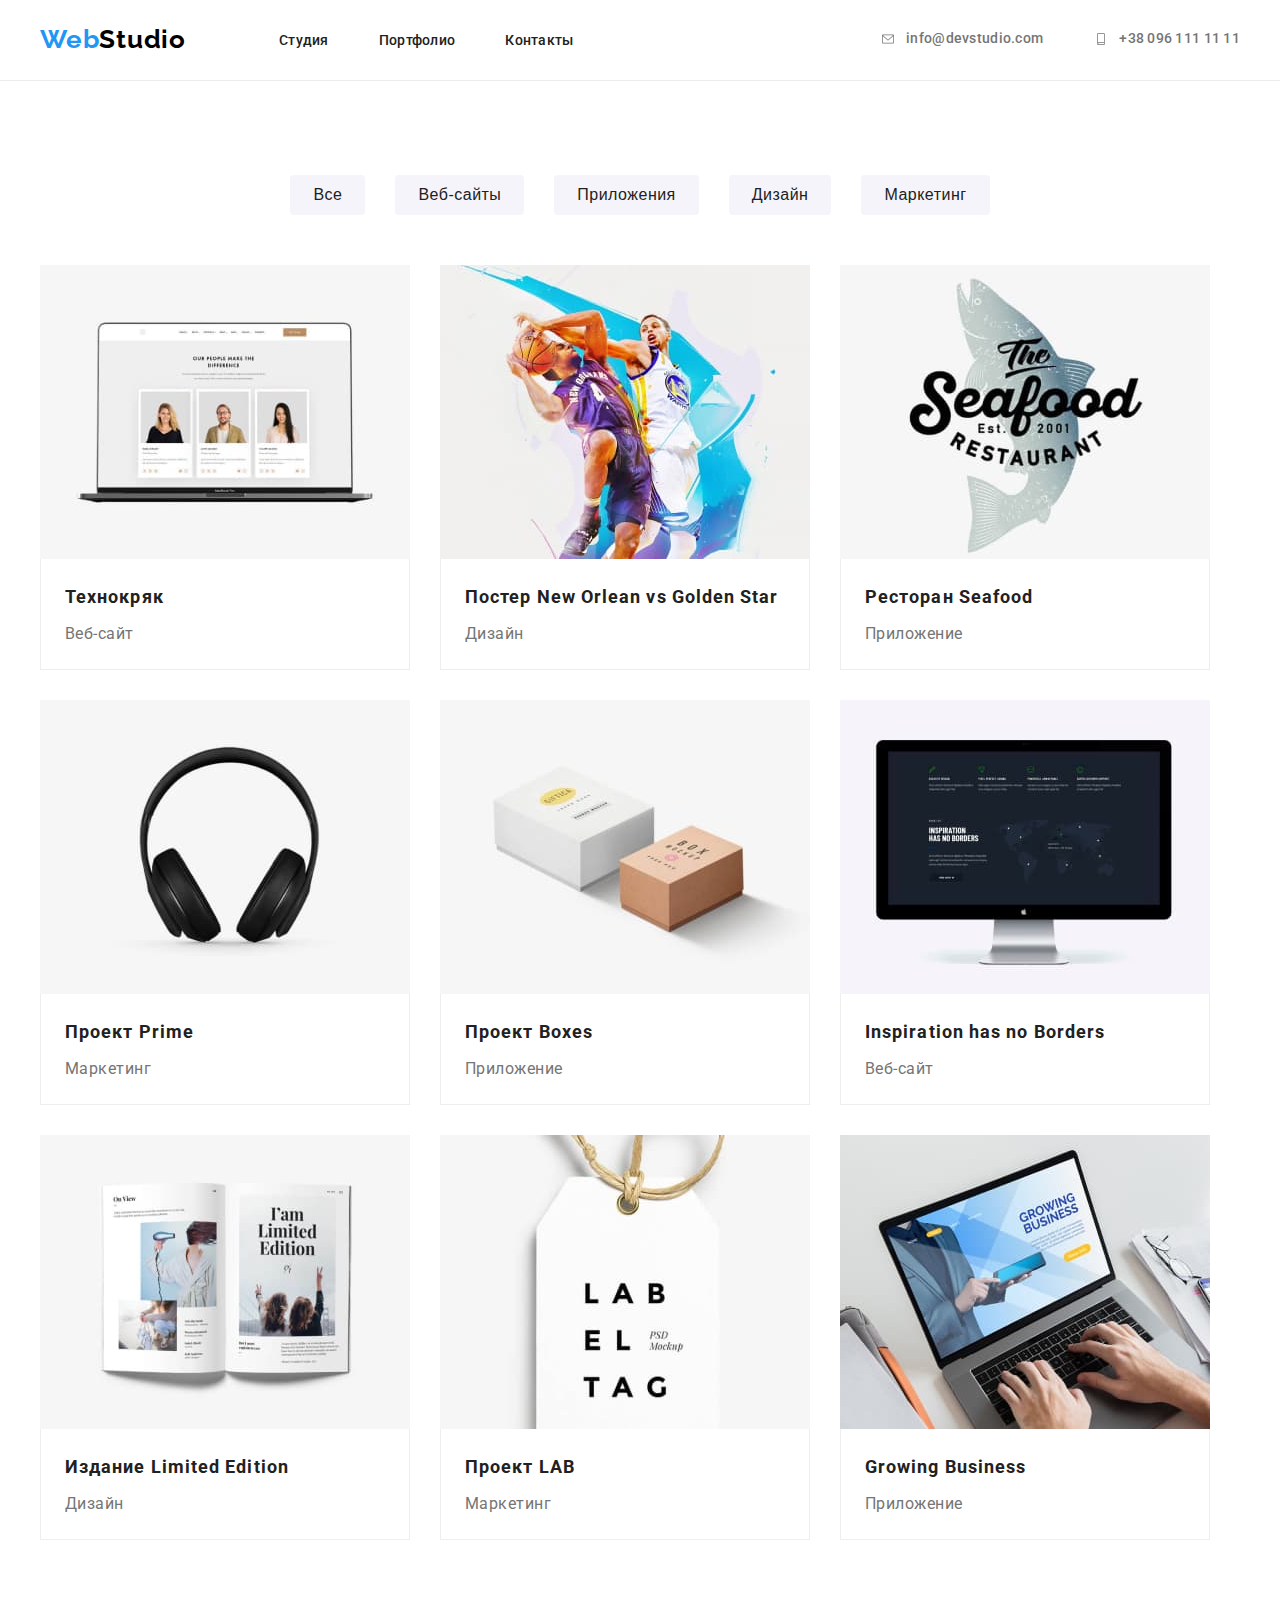
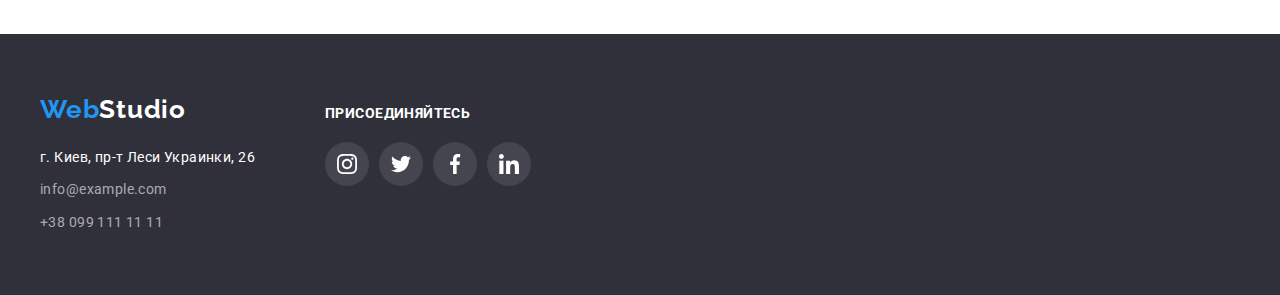
==== portfolio.html @ 52074392 "фул дз" ====
<!DOCTYPE html>
<html lang="ru">

<head>
    <meta charset="UTF-8">
    <meta http-equiv="X-UA-Compatible" content="IE=edge">
    <meta name="viewport" content="width=device-width, initial-scale=1.0">
    <title>WebStudio</title>
    <link rel="stylesheet" href="https://cdnjs.cloudflare.com/ajax/libs/modern-normalize/1.1.0/modern-normalize.min.css"
        integrity="sha512-wpPYUAdjBVSE4KJnH1VR1HeZfpl1ub8YT/NKx4PuQ5NmX2tKuGu6U/JRp5y+Y8XG2tV+wKQpNHVUX03MfMFn9Q=="
        crossorigin="anonymous" referrerpolicy="no-referrer" />
    <link rel="preconnect" href="https://fonts.googleapis.com">
    <link rel="preconnect" href="https://fonts.gstatic.com" crossorigin>
    <link
        href="https://fonts.googleapis.com/css2?family=Raleway:wght@700&family=Roboto:wght@400;500;700;900&display=swap"
        rel="stylesheet">
    <link rel="stylesheet" href="./css/styles.css">
</head>
<body>
    <header class="header">
        <div class="container">
            <nav class="header-nav">
                <a href="./index.html" class="logo link">
                    <span class="span-web">Web</span>Studio
                </a>
                <ul class="list site-nav">
                    <li class="site-nav-item">
                        <a href="./index.html" class="link">Студия</a>
                    </li>
                    <li class="site-nav-item">
                        <a href="./portfolio.html" class="link">Портфолио</a>
                    </li>
                    <li class="site-nav-item">
                        <a href="" class="link">Контакты</a>
                    </li>
                </ul>
            </nav>
    
            <ul class="list header-contact">
                <li class="header-contact-item">
                    <a href="mailto:info@devstudio.com" class="link">
                        <svg class="envelope header-icon">
                            <use href="./images/sprite.svg#icon-envelope"></use>
                        </svg>
                        <p>info@devstudio.com</p>
                    </a>
                </li>
                <li class="header-contact-item">
                    <a href="tel:+380961111111" class="link">
                        <svg class="smartphone header-icon">
                            <use href="./images/sprite.svg#icon-smartphone"></use>
                        </svg>
                        <p>+38 096 111 11 11</p>
                    </a>
                </li>
            </ul>
        </div>
    
    </header>

    <!-- main -->
    <main class="portfolio">
        <div class="container">
            <h1 hidden>Галлерея работ</h1>
            <ul class="portfolio-button list">
                <li class="portfolio-button-item">
                    <button type="button" class="button">Все</button>
                </li>
                <li class="portfolio-button-item">
                    <button type="button" class="button">Веб-сайты</button>
                </li>
                <li class="portfolio-button-item">
                    <button type="button" class="button">Приложения</button>
                </li>
                <li class="portfolio-button-item">
                    <button type="button" class="button">Дизайн</button>
                </li>
                <li class="portfolio-button-item">
                    <button type="button" class="button">Маркетинг</button>
                </li>
            </ul>
            <ul class="portfolio-list list">
                <li class="portfolio-item">

                    <a href="" class="link">
                        <img src="./images/portfolio/technokryak.jpg" alt="Ноутбук с веб-сайтом" width="370" height="294">
                        <div class="portfolio-text">
                            <h2 class="portfolio-title">Технокряк</h2>
                            <p class="portfolio-direction">Веб-сайт</p>
                        </div>
                    </a>
                </li>
                <li class="portfolio-item">
            
                    <a href="" class="link">
                        <img src="./images/portfolio/poster.jpg" alt="Постер футбольного матча" width="370" height="294">
                        <div class="portfolio-text">
                            <h2 class="portfolio-title">Постер New Orlean vs Golden Star</h2>
                            <p class="portfolio-direction">Дизайн</p>
                        </div>
                    </a>
                </li>
                <li class="portfolio-item">
            
                    <a href="" class="link">
                        <img src="./images/portfolio/restaurant.jpg" alt="Логотим ресторана Seafood" width="370" height="294">
                        <div class="portfolio-text">
                            <h2 class="portfolio-title">Ресторан Seafood</h2>
                            <p class="portfolio-direction">Приложение</p>
                        </div>
                    </a>
                </li>
                <li class="portfolio-item">
            
                    <a href="" class="link">
                        <img src="./images/portfolio/prime.jpg" alt="Наушники" width="370" height="294">
                        <div class="portfolio-text">
                            <h2 class="portfolio-title">Проект Prime</h2>   
                            <p class="portfolio-direction">Маркетинг</p>
                        </div>
                    </a>
                </li>
                <li class="portfolio-item">
            
                    <a href="" class="link">
                        <img src="./images/portfolio/boxes.jpg" alt="Коробки" width="370" height="294">
                        <div class="portfolio-text">
                           <h2 class="portfolio-title">Проект Boxes</h2>
                            <p class="portfolio-direction">Приложение</p>
                        </div>
                    </a>
                </li>
                <li class="portfolio-item">
            
                    <a href="" class="link">
                        <img src="./images/portfolio/inspiration.jpg" alt="ПК с веб-сайтом" width="370" height="294">
                        <div class="portfolio-text">
                            <h2 class="portfolio-title">Inspiration has no Borders</h2>
                            <p class="portfolio-direction">Веб-сайт</p>
                        </div>
                    </a>
                </li>
                <li class="portfolio-item">
            
                    <a href="" class="link">
                        <img src="./images/portfolio/edition.jpg" alt="Книга" width="370" height="294">
                        <div class="portfolio-text">
                            <h2 class="portfolio-title">Издание Limited Edition</h2>
                            <p class="portfolio-direction">Дизайн</p>
                        </div>
                    </a>
                </li>
                <li class="portfolio-item">
            
                    <a href="" class="link">
                        <img src="./images/portfolio/lab.jpg" alt="Брелок LAB" width="370" height="294">
                        <div class="portfolio-text">
                            <h2 class="portfolio-title">Проект LAB</h2>
                            <p class="portfolio-direction">Маркетинг</p>
                        </div>
                    </a>
                </li>
                <li class="portfolio-item">
            
                    <a href="" class="link">
                        <img src="./images/portfolio/business.jpg" alt="Ноутбук с веб-сайтом" width="370" height="294">
                        <div class="portfolio-text">
                            <h2 class="portfolio-title">Growing Business</h2>
                            <p class="portfolio-direction">Приложение</p>
                        </div>
                    </a>
                </li>
            </ul>
        </div>
            
        
    </main>

    <footer class="footer">
        <div class="container">
            <div class="footer-left">
                <div class="footer-logo">
                    <a href="./index.html" class="logo link">
                        <span class="span-web">Web</span><span class="footer-studio">Studio</span>
                    </a>
                </div>
                <address class="address">
                    <ul class="list">
                        <li class="footer-address-item">
                            <a href="https://goo.gl/maps/YHEFxKt9b5rvipPJA" target="_blank" rel="noopener noreferrer"
                                class="footer-address link">г. Киев,
                                пр-т Леси Украинки, 26</a>
                        </li>
                        <li class="footer-address-item">
                            <a href="mailto:info@example.com" class="footer-contact link">info@example.com</a>
                        </li>
                        <li class="footer-address-item">
                            <a href="tel:+380991111111" class="footer-contact link">+38 099 111 11 11</a>
                        </li>
                    </ul>
                </address>
            </div>
            <div class="footer-right">
                <p class="footer-text-icon">присоединяйтесь</p>
                <ul class="list footer-list-icon">
                    <li class="footer-icon-item">
                        <a href="" class="footer-link-icon sotseti">
                            <svg class="footer-icon">
                                <use href="./images/sprite.svg#icon-instagram"></use>
                            </svg>
                        </a>
                    </li>
                    <li class="footer-icon-item">
                        <a href="" class="footer-link-icon sotseti">
                            <svg class="footer-icon">
                                <use href="./images/sprite.svg#icon-twitter"></use>
                            </svg>
                        </a>
                    </li>
                    <li class="footer-icon-item">
                        <a href="" class="footer-link-icon sotseti">
                            <svg class="footer-icon">
                                <use href="./images/sprite.svg#icon-facebook"></use>
                            </svg>
                        </a>
                    </li>
                    <li footer-icon-item>
                        <a href="" class="footer-link-icon sotseti">
                            <svg class="footer-icon">
                                <use href="./images/sprite.svg#icon-linkedin"></use>
                            </svg>
                        </a>
                    </li>
                </ul>
            </div>
        </div>
    </footer>

</body>
</html>
---- css/styles.css ----
:root {
  --accent-color: #2196f3;
  --main-text-color: #212121;
}

body {
  margin: 0;
  background-color: #ffffff;
  color: var(--main-text-color);
  font-weight: 400;
  font-family: "Roboto", sans-serif;
}
.list {
  margin-top: 0;
  margin-bottom: 0;
  padding-left: 0;
  list-style: none;
}
.link {
  text-decoration: none;
}
h1,
h2,
h3,
h4,
p {
  margin-top: 0;
  margin-bottom: 0;
}
img {
  display: block;
}
.container {
  width: 1200px;
  margin: 0 auto;
  padding-left: 15px;
  padding-right: 15px;
}

/* ======logo===== */
.logo {
  color: #000000;
  font-family: "Raleway", sans-serif;
  font-weight: 700;
  font-size: 26px;
  line-height: 1.19;
  letter-spacing: 0.03em;
}
.span-web {
  color: var(--accent-color);
}

/* =======================HEADER======== */
.header {
  padding-top: 24px;
  padding-bottom: 25px;
  border-bottom: 1px solid #ececec;
}
.header .container {
  display: flex;
  align-items: center;
}
.header-nav {
  display: flex;
  align-items: center;
}
.site-nav {
  display: block;
  display: flex;
  align-items: center;
}
.header-contact {
  display: flex;
  align-items: center;
  margin-left: auto;
}
.header .logo {
  margin-right: 93px;
}
.site-nav-item:not(:last-child) {
  margin-right: 50px;
}
.header-contact-item:not(:last-child) {
  margin-right: 50px;
}
.site-nav .link {
  color: var(--main-text-color);
  font-weight: 500;
  font-size: 14px;
  line-height: 1.14;
  letter-spacing: 0.02em;
}
.header-contact .link {
  display: flex;
  align-items: center;
  color: #757575;
  font-weight: 500;
  font-size: 14px;
  line-height: 1.14;
  letter-spacing: 0.02em;
  fill: #757575;
}
.site-nav .link:hover,
.site-nav .link:focus,
.header-contact .link:hover,
.header-contact .link:focus {
  fill: var(--accent-color);
  color: var(--accent-color);
}
.header-icon {
  width: 16px;
  height: 12px;
  margin-right: 10px;
}
/* ======================MAIN==========*/
/* hero */
.hero {
  text-align: center;
  padding-top: 200px;
  padding-bottom: 200px;
  /* padding-top: 195px; */
  background: #2f303a;
  background-image: linear-gradient(
      rgba(47, 48, 58, 0.4),
      rgba(47, 48, 58, 0.4)
    ),
    url(../images/hero/bg.jpg);
  background-size: cover;
}
.hero-title {
  margin-bottom: 30px;
  color: #ffffff;
  font-weight: 900;
  font-size: 44px;
  line-height: 1.36;
  letter-spacing: 0.06em;
  text-transform: uppercase;
}
.button-btn {
  border-radius: 4px;
  padding: 10px 32px;
  min-width: 200px;
  border: 1px solid transparent;
  /* border: 0; */
  color: #ffffff;
  background-color: var(--accent-color);
  font-weight: 700;
  font-size: 16px;
  line-height: 1.87;
  /* display: flex; */
  /* align-items: center; */
  text-align: center;
  letter-spacing: 0.06em;
  cursor: pointer;
}
.button-btn:hover,
.button-btn:focus {
  background-color: #188ce8;
}

/* About list */
.about {
  padding-top: 94px;
  padding-bottom: 94px;
}
.about-list {
  display: flex;
  flex-wrap: wrap;
  /* flex-direction: row; */
  justify-content: space-between;
  align-items: baseline;
  /* flex-wrap: wrap; */
  align-content: stretch;
  margin-left: -30px;
  margin-top: -30px;
}
.about-list-item {
  margin-left: 30px;
  margin-top: 30px;
  flex-basis: calc((100% - 120px) / 4);
  /* flex-grow: 1; */
}
.about-list-title {
  margin-bottom: 10px;
  font-weight: 700;
  font-size: 14px;
  line-height: 1.14;
  letter-spacing: 0.03em;
  text-transform: uppercase;
}
.about-list-text {
  color: #757575;
  font-size: 14px;
  line-height: 1.71;
  letter-spacing: 0.03em;
}
.about-icon {
  display: block;
  width: 70px;
  height: 70px;
  margin-left: auto;
  margin-right: auto;
}
.about-icon-bg {
  padding-top: 25px;
  padding-bottom: 25px;
  margin-bottom: 30px;
  background: #f5f4fa;
  border-radius: 4px;
}
/* classes */
.classes {
  padding-bottom: 94px;
}
.classes .list {
  margin-top: -30px;
  margin-left: -30px;
  display: flex;
  flex-wrap: wrap;
  justify-content: space-between;
}
.classes-item {
  flex-basis: calc((100% - 90px) / 3);
  margin-top: 30px;
  margin-left: 30px;
}
.classes-title {
  margin-bottom: 50px;
  font-weight: 700;
  font-size: 36px;
  line-height: 1.16;
  text-align: center;
  letter-spacing: 0.03em;
}
/* team */
.team {
  padding-top: 94px;
  padding-bottom: 94px;
  background-color: #f5f4fa;
}
.team-list {
  display: flex;
  flex-wrap: wrap;
  flex-basis: calc((100% - 120px) / 4);
  margin-left: -30px;
  margin-top: -30px;
  /* justify-content: space-between; */
}
.team-item {
  border-radius: 0px 0px 4px 4px;
  box-shadow: 0px 1px 3px rgba(0, 0, 0, 0.12), 0px 1px 1px rgba(0, 0, 0, 0.14),
    0px 2px 1px rgba(0, 0, 0, 0.2);
  margin-left: 30px;
  margin-top: 30px;
}
.team-text {
  padding: 30px 32px;
}
.team-title {
  margin-bottom: 50px;
  font-weight: 700;
  font-size: 36px;
  line-height: 1.17;
  text-align: center;
  letter-spacing: 0.03em;
}
.team-name {
  margin-bottom: 10px;
  font-weight: 500;
  font-size: 16px;
  line-height: 1.19;
  text-align: center;
  letter-spacing: 0.03em;
}
.team-profession {
  color: #757575;
  font-size: 16px;
  line-height: 1.19;
  text-align: center;
  letter-spacing: 0.03em;
  margin-bottom: 16px;
}
.team-icon,
.footer-icon {
  width: 20px;
  height: 20px;
}
.team-icon-list {
  display: flex;
  justify-content: space-between;
}
.sotseti {
  display: flex;
  align-items: center;
  justify-content: center;
  width: 44px;
  height: 44px;
  border-radius: 50%;
}
.team-icon-link {
  /* display: flex;
  align-items: center;
  justify-content: center;
  width: 44px;
  height: 44px;
  border-radius: 50%; */
  fill: #afb1b8;
}
.team-icon-link:hover,
.team-icon-link:focus {
  fill: #ffffff;
  background-color: var(--accent-color);
}
/* ==========================CLIENTS=============== */
.clients-title {
  font-weight: 700;
  font-size: 36px;
  line-height: 1.17;
  text-align: center;
  letter-spacing: 0.03em;
  color: var(--main-text-color);
  margin-bottom: 50px;
}
.clients .container {
  padding-top: 94px;
  padding-bottom: 94px;
}
.clients-list-icon {
  display: flex;
  justify-content: space-between;
}
.clients-icon {
  width: 106px;
  height: 60px;
}
.clients-link-icon {
  display: block;
  width: 170px;
  height: 92px;
  fill: #afb1b8;
  padding: 16px 32px;
  border: 1px solid #afb1b8;
  border-radius: 4px;
}

.clients-link-icon:hover,
.clients-link-icon:focus {
  fill: var(--accent-color);
  border: 1px solid var(--accent-color);
}

/* ========================FOOTER===== */
.footer {
  padding-top: 60px;
  padding-bottom: 60px;
  background-color: #2f303a;
  font-size: 14px;
  line-height: 1.71;
  letter-spacing: 0.03em;
}
.footer-logo {
  margin-bottom: 20px;
}
.footer-address-item:not(:last-child) {
  margin-bottom: 9px;
}
.address {
  font-style: normal;
}
.footer-studio {
  color: #ffffff;
}
.footer .footer-contact {
  color: rgba(255, 255, 255, 0.6);
}
.footer-address {
  color: #ffffff;
}
.address .link:hover,
.address .link:focus {
  color: var(--accent-color);
}
.footer .container {
  display: flex;
}
.footer-right {
  margin-left: 70px;
  margin-top: 12px;
}
.footer-text-icon {
  font-weight: 700;
  font-size: 14px;
  line-height: 1.14;
  letter-spacing: 0.03em;
  text-transform: uppercase;
  color: #ffffff;
  margin-bottom: 20px;
}
.footer-list-icon {
  display: flex;
}
.footer-link-icon {
  background-color: rgba(255, 255, 255, 0.1);
  fill: #ffffff;
}
.footer-icon-item:not(:last-child) {
  margin-right: 10px;
}
.footer-link-icon:hover,
.footer-link-icon:focus {
  background-color: var(--accent-color);
}
/* ====================PORTFOLIO===== */
.portfolio {
  padding-top: 94px;
  padding-bottom: 94px;
}
.button {
  min-width: 73;
  border-radius: 4px;
  padding: 6px 22px;
  border: 1px solid transparent;
  color: var(--main-text-color);
  background-color: #f5f4fa;
  font-weight: 500;
  font-size: 16px;
  line-height: 1.62;
  text-align: center;
  letter-spacing: 0.03em;
  cursor: pointer;
}
.portfolio-button {
  display: flex;
  justify-content: center;
  margin-bottom: 50px;
}
.portfolio-button-item:not(:last-child) {
  margin-right: 30px;
}
.button:hover,
.button:focus {
  color: #ffffff;
  background-color: var(--accent-color);
  box-shadow: 0px 3px 1px rgba(0, 0, 0, 0.1), 0px 1px 2px rgba(0, 0, 0, 0.08),
    0px 2px 2px rgba(0, 0, 0, 0.12);
}
.portfolio-text {
  border-left: 1px solid #eeeeee;
  border-bottom: 1px solid #eeeeee;
  border-right: 1px solid #eeeeee;
  padding: 20px 24px;
}
.portfolio-list {
  display: flex;
  flex-wrap: wrap;
  margin-left: -30px;
  margin-top: -30px;
}
.portfolio-item {
  margin-left: 30px;
  margin-top: 30px;
  flex-basis: calc(100% / 3 - 90px);
  background: #ffffff;
}
.portfolio-item:hover,
.portfolio-item:focus {
  box-shadow: 0px 1px 1px rgba(0, 0, 0, 0.12), 0px 4px 4px rgba(0, 0, 0, 0.06),
    1px 4px 6px rgba(0, 0, 0, 0.16);
}
.portfolio-title {
  margin-bottom: 4px;
  color: var(--main-text-color);
  font-weight: 700;
  font-size: 18px;
  line-height: 2;
  letter-spacing: 0.06em;
}
.portfolio-direction {
  color: #757575;
  font-weight: 400;
  font-size: 16px;
  line-height: 1.87;
  letter-spacing: 0.03em;
}
.portfolio-title:hover,
.portfolio-title:focus,
.portfolio-direction:hover,
.portfolio-direction:focus {
  color: var(--accent-color);
}

/* ======================================== */
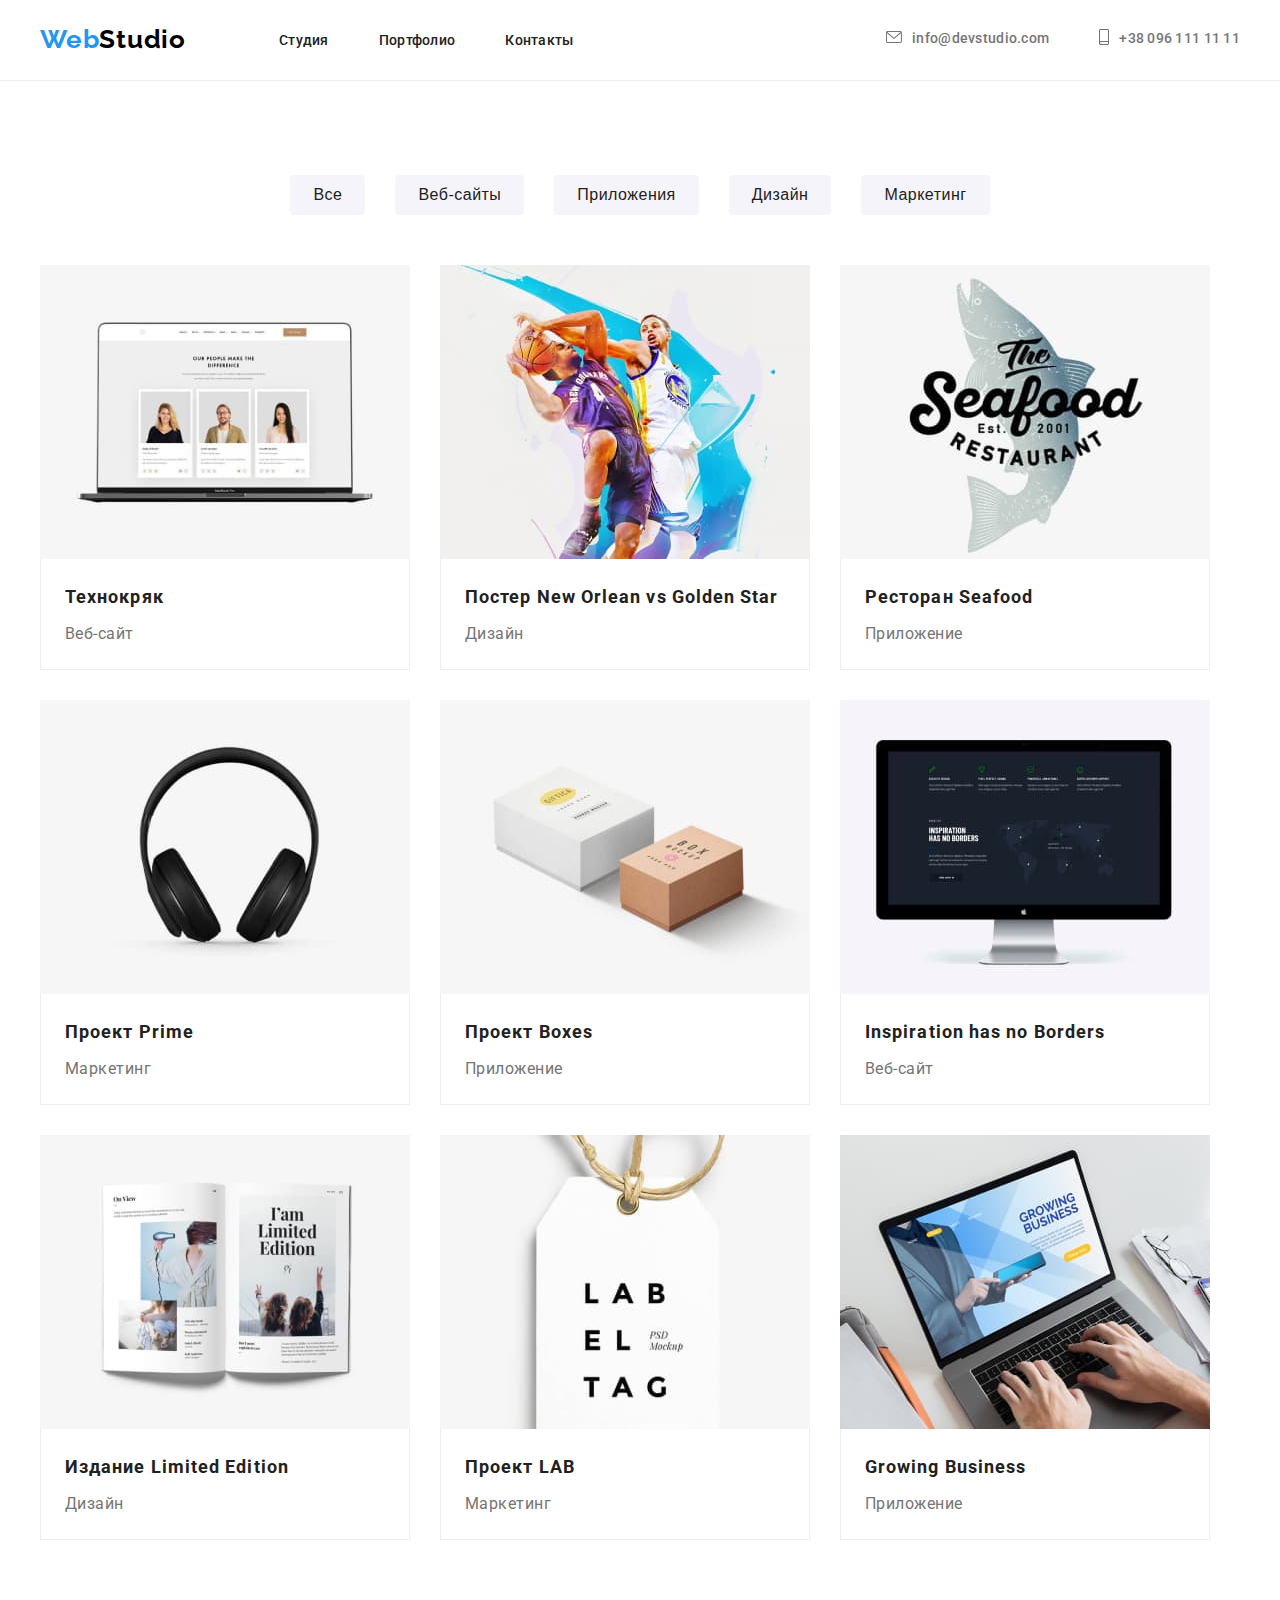
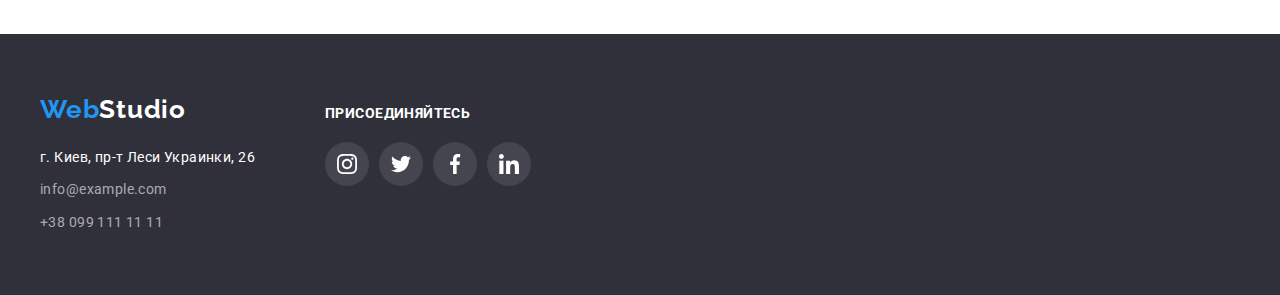
==== commit da92f4b5: "исправлен хедер в портфолио" ====
--- a/portfolio.html
+++ b/portfolio.html
@@ -17,46 +17,50 @@
     <link rel="stylesheet" href="./css/styles.css">
 </head>
 <body>
-    <header class="header">
-        <div class="container">
-            <nav class="header-nav">
-                <a href="./index.html" class="logo link">
-                    <span class="span-web">Web</span>Studio
-                </a>
-                <ul class="list site-nav">
-                    <li class="site-nav-item">
-                        <a href="./index.html" class="link">Студия</a>
-                    </li>
-                    <li class="site-nav-item">
-                        <a href="./portfolio.html" class="link">Портфолио</a>
-                    </li>
-                    <li class="site-nav-item">
-                        <a href="" class="link">Контакты</a>
-                    </li>
-                </ul>
-            </nav>
-    
-            <ul class="list header-contact">
-                <li class="header-contact-item">
-                    <a href="mailto:info@devstudio.com" class="link">
-                        <svg class="envelope header-icon">
+<header class="header">
+    <div class="container">
+        <nav class="header-nav">
+            <a href="./index.html" class="logo link">
+                <span class="span-web">Web</span>Studio
+            </a>
+            <ul class="list site-nav">
+                <li class="site-nav-item">
+                    <a href="./index.html" class="link">Студия</a>
+                </li>
+                <li class="site-nav-item">
+                    <a href="./portfolio.html" class="link">Портфолио</a>
+                </li>
+                <li class="site-nav-item">
+                    <a href="" class="link">Контакты</a>
+                </li>
+            </ul>
+        </nav>
+
+        <ul class="list header-contact">
+            <li class="header-contact-item">
+                <a href="mailto:info@devstudio.com" class="link">
+                    <span>
+                        <svg class="envelope header-icon" width="16" height="12">
                             <use href="./images/sprite.svg#icon-envelope"></use>
                         </svg>
-                        <p>info@devstudio.com</p>
-                    </a>
-                </li>
-                <li class="header-contact-item">
-                    <a href="tel:+380961111111" class="link">
-                        <svg class="smartphone header-icon">
+                    </span>
+                    <span>info@devstudio.com</span>
+                </a>
+            </li>
+            <li class="header-contact-item">
+                <a href="tel:+380961111111" class="link">
+                    <span>
+                        <svg class="smartphone header-icon" width="10" height="16">
                             <use href="./images/sprite.svg#icon-smartphone"></use>
                         </svg>
-                        <p>+38 096 111 11 11</p>
-                    </a>
-                </li>
-            </ul>
-        </div>
-    
-    </header>
+                    </span>
+                    <span>+38 096 111 11 11</span>
+                </a>
+            </li>
+        </ul>
+    </div>
+
+</header>
 
     <!-- main -->
     <main class="portfolio">
--- a/css/styles.css
+++ b/css/styles.css
@@ -108,8 +108,6 @@
   color: var(--accent-color);
 }
 .header-icon {
-  width: 16px;
-  height: 12px;
   margin-right: 10px;
 }
 /* ======================MAIN==========*/
@@ -135,6 +133,9 @@
   line-height: 1.36;
   letter-spacing: 0.06em;
   text-transform: uppercase;
+  max-width: 700px;
+  margin-left: auto;
+  margin-right: auto;
 }
 .button-btn {
   border-radius: 4px;
@@ -328,15 +329,22 @@
 .clients-list-icon {
   display: flex;
   justify-content: space-between;
-}
-.clients-icon {
-  width: 106px;
-  height: 60px;
+  flex-wrap: wrap;
+  margin-top: -30px;
+  margin-left: -30px;
+}
+.clients-icon-item {
+  margin-top: 30px;
+  margin-left: 30px;
+  flex-basis: calc((100% - 180px) / 6);
+  height: 92px;
 }
 .clients-link-icon {
-  display: block;
-  width: 170px;
-  height: 92px;
+  display: flex;
+  align-items: center;
+  justify-content: center;
+  width: 100%;
+  height: 100%;
   fill: #afb1b8;
   padding: 16px 32px;
   border: 1px solid #afb1b8;
